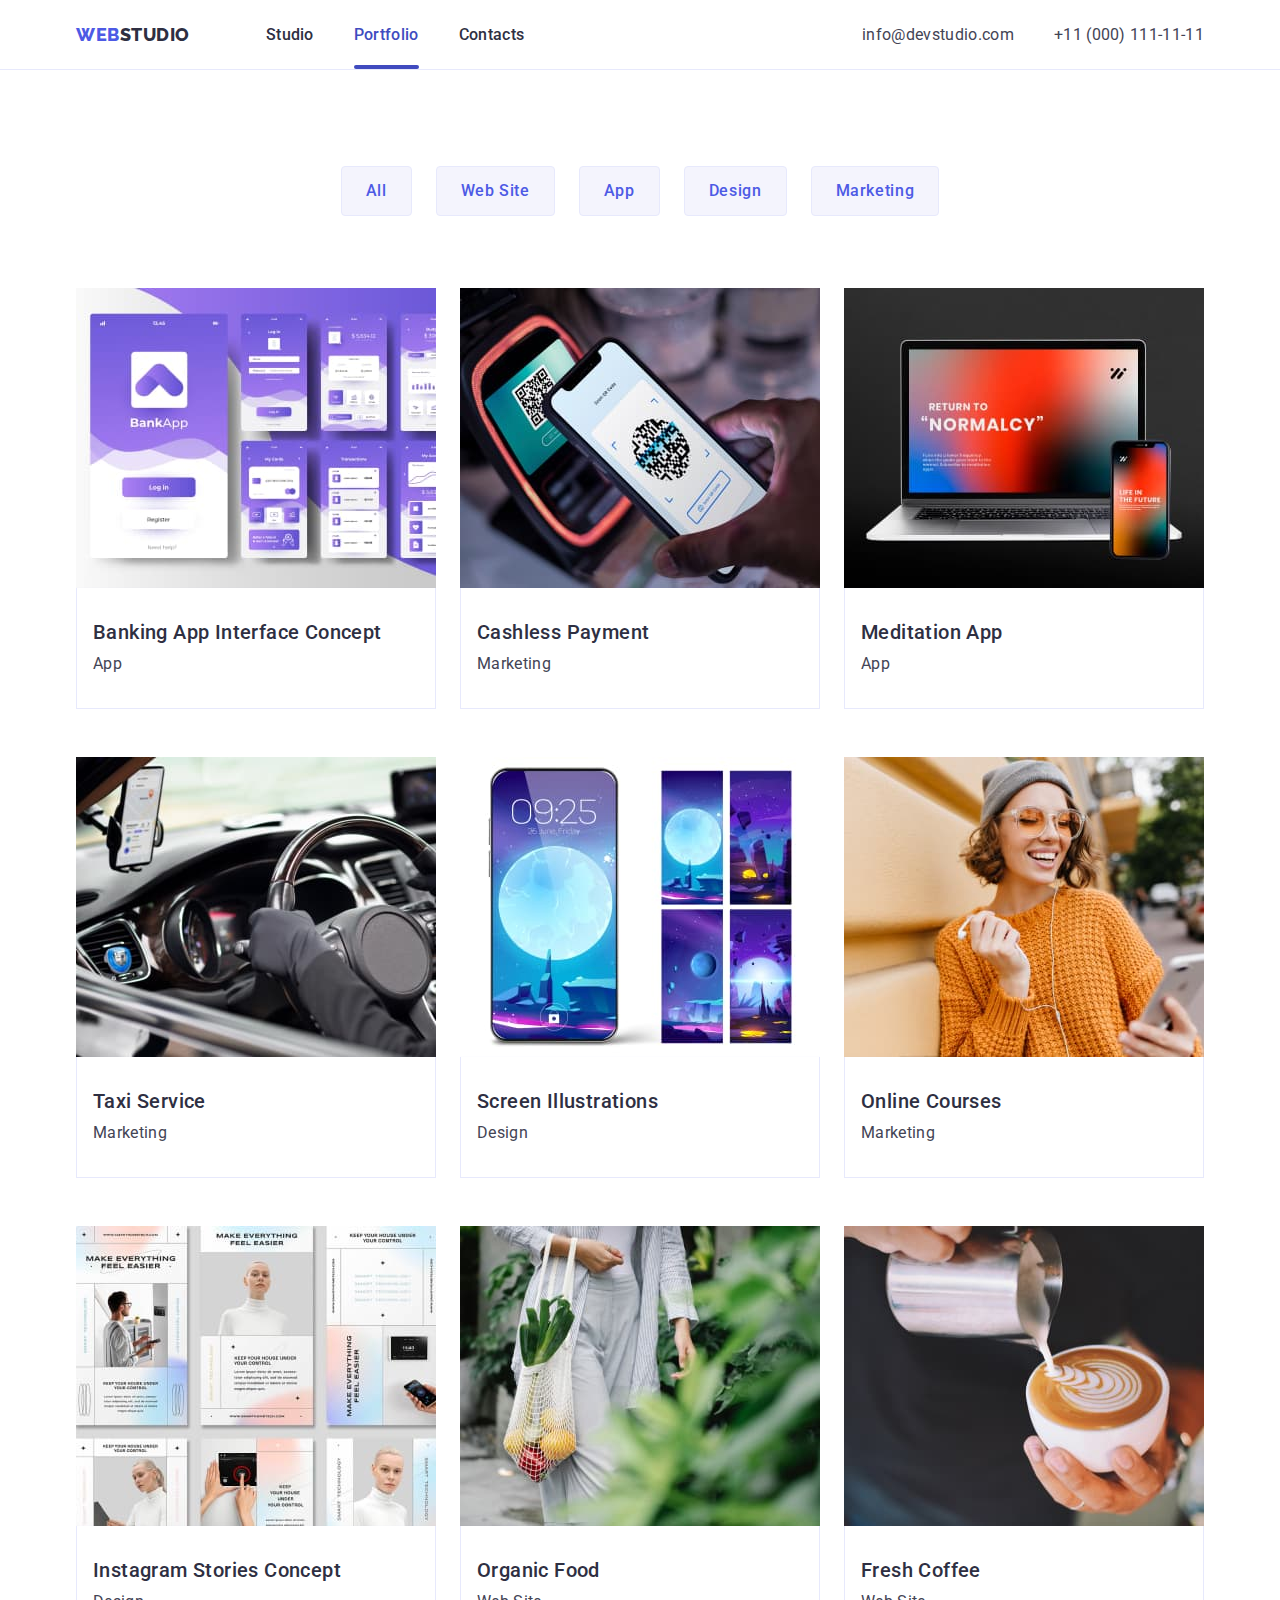
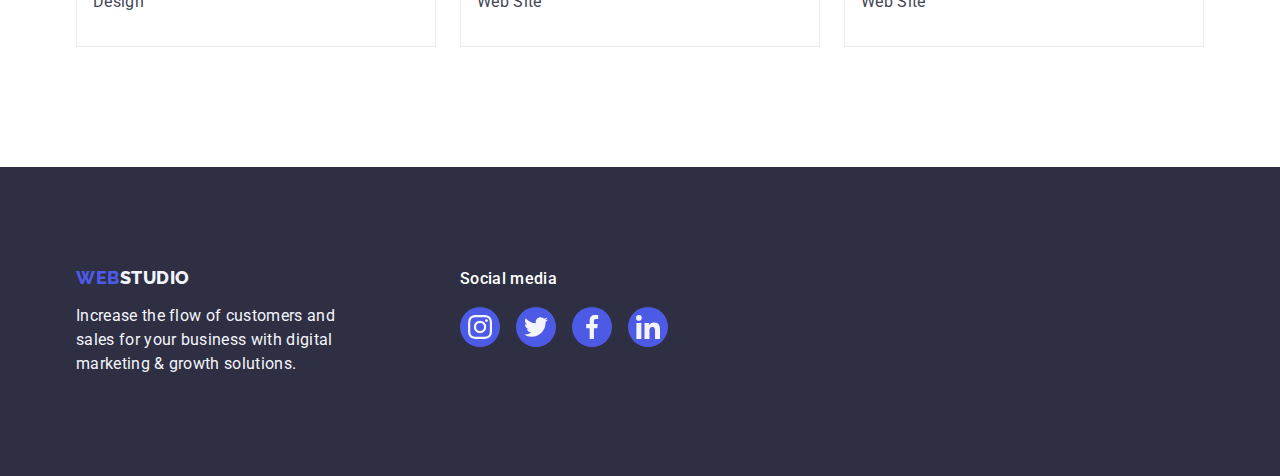
==== portfolio.html @ d54e5b0a "Initial commit" ====
<!DOCTYPE html>
<html lang="en">

<head>
    <meta charset="UTF-8">
    <meta name="viewport" content="width=device-width, initial-scale=1.0">
    <title>Portfolio page</title>
    <!--Fonts-->
    <link rel="preconnect" href="https://fonts.googleapis.com">
    <link rel="preconnect" href="https://fonts.gstatic.com" crossorigin>
    <link
        href="https://fonts.googleapis.com/css2?family=Raleway:wght@800&family=Roboto:wght@400;500;700;900&display=swap"
        rel="stylesheet">
    <!--Normalize-->
    <link rel="stylesheet" href="https://cdn.jsdelivr.net/npm/modern-normalize@2.0.0/modern-normalize.min.css">
    <!--Custom styles-->
    <link rel="stylesheet" href="./css/styles.css">
</head>

<body class="page">
    <!--Header section-->
    <header class="header">
        <div class="header-container container">
            <nav class="header-nav">
                <a class="logo nav-link link" href="./index.html">Web<span class="acent-dark">Studio</span></a>
                <ul class="header-list list">
                    <li class="header-item"><a class="header-link nav-link link" href="./index.html">Studio</a></li>
                    <li class="header-item"><a class="header-link nav-link link active"
                            href="./portfolio.html">Portfolio</a>
                    </li>
                    <li class="header-item"><a class="header-link nav-link link" href="">Contacts</a></li>
                </ul>
            </nav>
            <address class="adress">
                <ul class="adress-list list">
                    <li class="adress-item"><a class="adress-link nav-link link"
                            href="mailto:info@devstudio.com">info@devstudio.com</a>
                    </li>
                    <li class="adress-item"><a class="adress-link nav-link link" href="tel:+110001111111">+11 (000)
                            111-11-11</a></li>
                </ul>
            </address>
        </div>
    </header>

    <!--Main block-->
    <main class="main">
        <!--Filter section-->
        <section class="filter section">
            <div class="container">
                <h1 class="main-title" hidden>Studio's portfolio</h1>
                <ul class="filter-list list">
                    <li class="filter-item">
                        <button class="filter-btn" type="button">All</button>
                    </li>
                    <li class="filter-item">
                        <button class="filter-btn" type="button">Web Site</button>
                    </li>
                    <li class="filter-item">
                        <button class="filter-btn" type="button">App</button>
                    </li>
                    <li class="filter-item">
                        <button class="filter-btn" type="button">Design</button>
                    </li>
                    <li class="filter-item">
                        <button class="filter-btn" type="button">Marketing</button>
                    </li>
                </ul>
                <ul class="portfolio-img list">
                    <li class="portfolio-item">
                        <a class="link portfolio-link" href="">
                            <div class="card-wrapper">
                                <img src="./images/portfolioimg/banking.jpg" alt="Banking App Interface" width="360"
                                    height="300">
                                <p class="overlay">
                                    14 Stylish and User-Friendly App Design Concepts · Task Manager App · Calorie
                                    Tracker App · Exotic Fruit Ecommerce App ·
                                    Cloud Storage App
                                </p>
                            </div>
                            <div class="portfolio-card-content">
                                <h2 class="img-title">Banking App Interface Concept</h2>
                                <p class="img-title-desc">App</p>
                            </div>
                        </a>
                    </li>
                    <li class="portfolio-item">
                        <a class="link portfolio-link" href="">
                            <div class="card-wrapper">
                                <img src="./images/portfolioimg/payment.jpg" alt="The person pays by phone" width="360"
                                    height="300">
                                <p class="overlay">
                                    14 Stylish and User-Friendly App Design Concepts · Task Manager App · Calorie
                                    Tracker App · Exotic Fruit Ecommerce App ·
                                    Cloud Storage App
                                </p>
                            </div>
                            <div class="portfolio-card-content">
                                <h2 class="img-title">Cashless Payment</h2>
                                <p class="img-title-desc">Marketing</p>
                            </div>
                        </a>
                    </li>
                    <li class="portfolio-item">
                        <a class="link portfolio-link" href="">
                            <div class="card-wrapper">
                                <img src="./images/portfolioimg/app.jpg" alt="phone and laptop with the app open"
                                    width="360" height="300">
                                <p class="overlay">
                                    14 Stylish and User-Friendly App Design Concepts · Task Manager App · Calorie
                                    Tracker App · Exotic Fruit Ecommerce App ·
                                    Cloud Storage App
                                </p>
                            </div>
                            <div class="portfolio-card-content">
                                <h2 class="img-title">Meditation App</h2>
                                <p class="img-title-desc">App</p>
                            </div>
                        </a>
                    </li>
                    <li class="portfolio-item">
                        <a class="link portfolio-link" href="">
                            <div class="card-wrapper">
                                <img src="./images/portfolioimg/taxiservice.jpg" alt="Person driving a car" width="360"
                                    height="300">
                                <p class="overlay">
                                    14 Stylish and User-Friendly App Design Concepts · Task Manager App · Calorie
                                    Tracker App · Exotic Fruit Ecommerce App ·
                                    Cloud Storage App
                                </p>
                            </div>
                            <div class="portfolio-card-content">
                                <h2 class="img-title">Taxi Service</h2>
                                <p class="img-title-desc">Marketing</p>
                            </div>
                        </a>
                    </li>
                    <li class="portfolio-item">
                        <a class="link portfolio-link" href="">
                            <div class="card-wrapper">
                                <img src="./images/portfolioimg/screendesign.jpg" alt="Screen Illustrations" width="360"
                                    height="300">
                                <p class="overlay">
                                    14 Stylish and User-Friendly App Design Concepts · Task Manager App · Calorie
                                    Tracker App · Exotic Fruit Ecommerce App ·
                                    Cloud Storage App
                                </p>
                            </div>
                            <div class="portfolio-card-content">
                                <h2 class="img-title">Screen Illustrations</h2>
                                <p class="img-title-desc">Design</p>
                            </div>
                        </a>
                    </li>
                    <li class="portfolio-item">
                        <a class="link portfolio-link" href="">
                            <div class="card-wrapper">
                                <img src="./images/portfolioimg/courses.jpg"
                                    alt="A girl in headphones looks at the phone" width="360" height="300">
                                <p class="overlay">
                                    14 Stylish and User-Friendly App Design Concepts · Task Manager App · Calorie
                                    Tracker App · Exotic Fruit Ecommerce App ·
                                    Cloud Storage App
                                </p>
                            </div>
                            <div class="portfolio-card-content">
                                <h2 class="img-title">Online Courses</h2>
                                <p class="img-title-desc">Marketing</p>
                            </div>
                        </a>
                    </li>
                    <li class="portfolio-item">
                        <a class="link portfolio-link" href="">
                            <div class="card-wrapper">
                                <img src="./images/portfolioimg/stories.jpg"
                                    alt="The concept of how to make Instagram stories" width="360" height="300">
                                <p class="overlay">
                                    14 Stylish and User-Friendly App Design Concepts · Task Manager App · Calorie
                                    Tracker App · Exotic Fruit Ecommerce App ·
                                    Cloud Storage App
                                </p>
                            </div>
                            <div class="portfolio-card-content">
                                <h2 class="img-title">Instagram Stories Concept</h2>
                                <p class="img-title-desc">Design</p>
                            </div>
                        </a>
                    </li>
                    <li class="portfolio-item">
                        <a class="link portfolio-link" href="">
                            <div class="card-wrapper">
                                <img src="./images/portfolioimg/organicfood.jpg"
                                    alt="The girl carries a bag with fruits and vegetables" width="360" height="300">
                                <p class="overlay">
                                    14 Stylish and User-Friendly App Design Concepts · Task Manager App · Calorie
                                    Tracker App · Exotic Fruit Ecommerce App ·
                                    Cloud Storage App
                                </p>
                            </div>
                            <div class="portfolio-card-content">
                                <h2 class="img-title">Organic Food</h2>
                                <p class="img-title-desc">Web Site</p>
                            </div>
                        </a>
                    </li>
                    <li class="portfolio-item">
                        <a class="link portfolio-link" href="">
                            <div class="card-wrapper">
                                <img src="./images/portfolioimg/coffee.jpg"
                                    alt="A barista draws a pattern with milk on coffee" width="360" height="300">
                                <p class="overlay">
                                    14 Stylish and User-Friendly App Design Concepts · Task Manager App · Calorie
                                    Tracker App · Exotic Fruit Ecommerce App ·
                                    Cloud Storage App
                                </p>
                            </div>
                            <div class="portfolio-card-content">
                                <h2 class="img-title">Fresh Coffee</h2>
                                <p class="img-title-desc">Web Site</p>
                            </div>
                        </a>
                    </li>
                </ul>
            </div>
        </section>
    </main>

    <!--Footer section-->
    <footer class="footer">
        <div class="footer-container container">
            <div class="logo-container">
                <a class="logo footer-logo link" href="./index.html">Web<span class="acent-light">Studio</span></a>
                <p class="footer-text">Increase the flow of customers and sales for your business with digital marketing
                    &
                    growth solutions.</p>
            </div>
            <div class="social-media">
                <p class="container-text">Social media</p>
                <ul class="footer-list list">
                    <li class="footer-link-item">
                        <a class="footer-link-icon" href="" aria-label="logo Instagram">
                            <svg class="footer-icon" width="24" height="24">
                                <use href="./images/icons.svg#instagram"></use>
                            </svg>
                        </a>
                    </li>
                    <li class="footer-link-item">
                        <a class="footer-link-icon" href="" aria-label="logo Twitter">
                            <svg class="footer-icon" width="24" height="24">
                                <use href="./images/icons.svg#twitter"></use>
                            </svg>
                        </a>
                    </li>
                    <li class="footer-link-item">
                        <a class="footer-link-icon" href="" aria-label="logo Facebook">
                            <svg class="footer-icon" width="24" height="24">
                                <use href="./images/icons.svg#facebook"></use>
                            </svg>
                        </a>
                    </li>
                    <li class="footer-link-item">
                        <a class="footer-link-icon" href="" aria-label="logo Linkedin">
                            <svg class="footer-icon" width="24" height="24">
                                <use href="./images/icons.svg#linkedin"></use>
                            </svg>
                        </a>
                    </li>
                </ul>
            </div>
        </div>
    </footer>


</body>

</html>
---- css/styles.css ----
:root {
  --main-dark-cl: #434455;
  --main-white-cl: #ffffff;
  --dark-title-cl: #2e2f42;
  --white-bg-cl: #f4f4fd;
  --acent-cl: #4d5ae5;
  --link-cl: #9747ff;
  --btn-cl: #404bbf;
  --border-cl: #e7e9fc;
  --icon-border-cl: #8e8f99;
  --success-cl: #31d0aa;
  --modal-cl: #fcfcfc;
}

/**Common styles*/
body {
  font-family: Roboto, sans-serif;
  color: var(--main-dark-cl);
  background-color: var(--main-white-cl);
}

/**Reset*/

h1,
h2,
h3,
h4,
h5,
h6,
p {
  margin: 0;
}
button {
  font-family: inherit;
  cursor: pointer;
}
img {
  display: block;
  max-width: 100%;
  height: auto;
}

.list {
  list-style: none;
  margin: 0;
  padding: 0;
}
.link {
  text-decoration: none;
}
/**Base styles*/
.section {
}
.container {
  width: 1158px;
  margin-left: auto;
  margin-right: auto;
  padding-left: 15px;
  padding-right: 15px;
}

/**Header styles*/
.header {
  border-bottom: 1px solid var(--border-cl);
  background-color: var(--main-white-cl);
  box-shadow: 0px 1px 6px 0px rgba(46, 47, 66, 0.08),
    0px 1px 1px 0px rgba(46, 47, 66, 0.16),
    0px 2px 1px 0px rgba(46, 47, 66, 0.08);
}
.header-container {
  display: flex;
  align-items: center;
  justify-content: space-between;
}
.header-nav {
  display: flex;
  align-items: center;
  font-weight: 500;
  font-size: 16px;
  line-height: 24px;
  letter-spacing: 0.02em;
  color: var(--dark-title-cl);
}
.nav-link {
  padding: 24px 0;
}
.logo {
  margin-right: 76px;
  font-family: Raleway, sans-serif;
  font-weight: 800;
  font-size: 18px;
  line-height: 1.17;
  letter-spacing: 0.03em;
  text-transform: uppercase;
  color: var(--acent-cl);
}
.header-logo {
}
.acent-dark {
  color: var(--dark-title-cl);
}
.acent-light {
  color: var(--white-bg-cl);
}
.header-list {
  display: flex;
  gap: 40px;
}
.header-item {
}

.header-link {
  position: relative;
  font-weight: 500;
  font-size: 16px;
  line-height: 1.5;
  letter-spacing: 0.02em;
  color: var(--dark-title-cl);
  transition: color 250ms cubic-bezier(0.4, 0, 0.2, 1);
}
.header-link.active {
  color: var(--btn-cl);
}
.header-link:hover,
.header-link:focus {
  color: var(--btn-cl);
}
.header-link.active::after {
  content: "";
  display: block;
  position: absolute;
  bottom: -1px;
  left: 0;
  width: 100%;
  height: 4px;
  border-radius: 2px;
  background-color: var(--btn-cl);
}
.adress {
  font-style: normal;
}
.adress-list {
  display: flex;
  gap: 40px;
}

.adress-item {
}
.adress-link {
  font-size: 16px;
  line-height: 1.5;
  letter-spacing: 0.02em;
  color: var(--main-dark-cl);
  transition: color 250ms cubic-bezier(0.4, 0, 0.2, 1);
}
.adress-link:hover,
.adress-link:focus {
  color: var(--btn-cl);
}
/**Hero styles*/
.hero {
  padding-top: 188px;
  padding-bottom: 188px;
  background-color: var(--dark-title-cl);
  background-image: url(../images/hero/people-office.jpg);
  background-image: linear-gradient(
      rgba(46, 47, 66, 0.7),
      rgba(46, 47, 66, 0.7)
    ),
    url(../images/hero/people-office.jpg);
  background-repeat: no-repeat;
  background-position: center;
  background-size: cover;
  max-width: 1440px;
  margin: 0 auto;
}

.hero-title {
  font-weight: 700;
  font-size: 56px;
  line-height: 1.07;
  letter-spacing: 0.02em;
  text-align: center;
  color: var(--main-white-cl);
  max-width: 496px;
  margin: 0 auto;
  margin-bottom: 48px;
}
.hero-btn {
  font-weight: 500;
  font-size: 16px;
  line-height: 1.5;
  letter-spacing: 0.04em;
  text-align: center;
  color: var(--main-white-cl);
  background-color: var(--acent-cl);
  cursor: pointer;
  min-width: 169px;
  height: 56px;
  padding: 16px 32px;
  border-radius: 4px;
  border: 0;
  display: block;
  margin: 0 auto;
  transition: background-color 250ms cubic-bezier(0.4, 0, 0.2, 1);
}
.hero-btn:hover,
.hero-btn:focus {
  background-color: var(--btn-cl);
}
/**Features styles*/
.features {
  padding-top: 120px;
  padding-bottom: 120px;
}
.feature-title {
  visibility: hidden;
  position: absolute;
  width: 1px;
  height: 1px;
  margin: -1px;
  border: 0;
  padding: 0;

  white-space: nowrap;
  clip-path: inset(100%);
  clip: rect(0 0 0 0);
  overflow: hidden;
}

.feature-list {
  display: flex;
  flex-wrap: wrap;
  gap: 24px;
}
.icon-conteiner {
  display: flex;
  justify-content: center;
  align-items: center;
  height: 112px;
  background-color: var(--white-bg-cl);
  border-radius: 4px;
  padding-top: 24px;
  padding-bottom: 24px;
  margin-bottom: 8px;
}

.icon {
}
.feature-item {
  width: calc((100% - 72px) / 4);
}
.feature-subtitle {
  margin-bottom: 8px;
  font-weight: 500;
  font-size: 20px;
  line-height: 1.2;
  letter-spacing: 0.02em;
  color: var(--dark-title-cl);
}
.text {
  font-size: 16px;
  line-height: 1.5;
  letter-spacing: 0.02em;
}
/**Production styles*/
.production {
  padding-bottom: 120px;
  background-color: var(--main-white-cl);
}
.production-title {
  font-weight: 700;
  font-size: 36px;
  line-height: 1.11;
  text-align: center;
  letter-spacing: 0.02em;
  text-transform: capitalize;
  color: var(--dark-title-cl);
  margin-bottom: 72px;
}
.production-list {
  display: flex;
  flex-wrap: wrap;
  gap: 24px;
}
.production-item {
  width: calc((100% - 48px) / 3);
}
.production-img {
}
/**Team styles*/
.team {
  padding: 120px 0;
  background-color: var(--white-bg-cl);
}
.team-title {
  font-weight: 700;
  font-size: 36px;
  line-height: 1.11;
  text-align: center;
  letter-spacing: 0.02em;
  text-transform: capitalize;
  color: var(--dark-title-cl);
  margin-bottom: 72px;
}
.team-list {
  display: flex;
  flex-wrap: wrap;
  gap: 24px;
}
.team-item {
  width: calc((100% - 72px) / 4);
  background-color: var(--main-white-cl);
  border-radius: 0px 0px 4px 4px;
  box-shadow: 0px 2px 1px 0px rgba(46, 47, 66, 0.08),
    0px 1px 1px 0px rgba(46, 47, 66, 0.16),
    0px 1px 6px 0px rgba(46, 47, 66, 0.08);
}
.team-card {
}
.card-content {
  padding: 32px 0;
}
.team-subtitle {
  font-weight: 500;
  font-size: 20px;
  line-height: 1.2;
  letter-spacing: 0.02em;
  color: var(--dark-title-cl);
  text-align: center;
  margin-bottom: 8px;
}
.team-desc {
  font-size: 16px;
  line-height: 24px;
  text-align: center;
  letter-spacing: 0.02em;
  margin-bottom: 8px;
}
/**Icon styles*/

.social-link {
  display: flex;
  justify-content: center;
  gap: 24px;
}

.social-link-item {
}
.social-link-icon {
  display: flex;
  justify-content: center;
  align-items: center;
  width: 40px;
  height: 40px;
  border-radius: 50%;
  background-color: var(--acent-cl);
  transition: background-color 250ms cubic-bezier(0.4, 0, 0.2, 1);
}
.social-link-icon:hover,
.social-link-icon:focus {
  background-color: var(--btn-cl);
}
.link-icon {
  fill: var(--white-bg-cl);
}
/**Footer styles*/
.footer {
  padding-top: 100px;
  padding-bottom: 100px;
  background-color: var(--dark-title-cl);
}
.footer-container {
  display: flex;
  align-items: baseline;
}
.logo-container {
  margin-right: 120px;
}
.footer-logo {
  display: inline-block;
  margin-bottom: 16px;
}
.footer-text {
  display: flex;
  font-size: 16px;
  line-height: 1.5;
  letter-spacing: 0.02em;
  color: var(--white-bg-cl);
  max-width: 264px;
}

.social-media {
}
.container-text {
  font-size: 16px;
  font-weight: 500;
  line-height: 24px;
  letter-spacing: 0.32px;
  color: var(--main-white-cl);
  margin-bottom: 16px;
}
.footer-list {
  display: flex;
  justify-content: center;
  gap: 16px;
}
.footer-link-item {
}
.footer-link-icon {
  display: flex;
  justify-content: center;
  align-items: center;
  width: 40px;
  height: 40px;
  border-radius: 50%;
  background-color: var(--acent-cl);
  transition: background-color 250ms cubic-bezier(0.4, 0, 0.2, 1);
}
.footer-link-icon:hover,
.footer-link-icon:focus {
  background-color: var(--success-cl);
}
.footer-icon {
  fill: var(--white-bg-cl);
}
/**Portfolio*/
.main {
  background-color: var(--main-white-cl);
}
.main-title {
  visibility: hidden;
  position: absolute;
  width: 1px;
  height: 1px;
  margin: -1px;
  border: 0;
  padding: 0;

  white-space: nowrap;
  clip-path: inset(100%);
  clip: rect(0 0 0 0);
  overflow: hidden;
}
.filter {
  padding-top: 96px;
  padding-bottom: 120px;
}
.filter-list {
  display: flex;
  gap: 24px;
  justify-content: center;
  margin-bottom: 72px;
}

.filter-item {
}

.filter-btn {
  font-family: inherit;
  font-weight: 500;
  font-size: 16px;
  text-align: center;
  line-height: 1.5;
  letter-spacing: 0.04em;
  color: var(--acent-cl);
  background-color: var(--white-bg-cl);
  cursor: pointer;
  padding: 12px 24px;
  border: 1px solid var(--border-cl);
  border-radius: 4px;
  transition: color 250ms cubic-bezier(0.4, 0, 0.2, 1),
    background-color 250ms cubic-bezier(0.4, 0, 0.2, 1),
    border-color 250ms cubic-bezier(0.4, 0, 0.2, 1),
    box-shadow 250ms cubic-bezier(0.4, 0, 0.2, 1);
}
.filter-btn:hover,
.filter-btn:focus {
  color: var(--main-white-cl);
  background-color: var(--btn-cl);
  border-color: 1px solid transparent;
  box-shadow: 0px 2px 2px 0px rgba(0, 0, 0, 0.12),
    0px 2px 1px 0px rgba(0, 0, 0, 0.08), 0px 3px 1px 0px rgba(0, 0, 0, 0.1);
}

.portfolio-img {
  display: flex;
  flex-wrap: wrap;
  gap: 24px;
  row-gap: 48px;
}

.portfolio-item {
  width: calc((100% - 48px) / 3);
}
.portfolio-link {
  display: block;
  transition: box-shadow 250ms cubic-bezier(0.4, 0, 0.2, 1);
}

.portfolio-link:hover {
  box-shadow: 0px 2px 1px 0px rgba(46, 47, 66, 0.08),
    0px 1px 1px 0px rgba(46, 47, 66, 0.16),
    0px 1px 6px 0px rgba(46, 47, 66, 0.08);
}
.portfolio-card-content {
  padding: 32px 16px;
  border: 1px solid #e7e9fc;
  border-top: none;
}

.img-title {
  font-weight: 500;
  font-size: 20px;
  line-height: 1.2;
  letter-spacing: 0.02em;
  color: var(--dark-title-cl);
  margin-bottom: 8px;
}
.img-title-desc {
  font-size: 16px;
  line-height: 1.5;
  letter-spacing: 0.02em;
  color: var(--main-dark-cl);
}
/**Overlay*/

.card-wrapper {
  position: relative;
  overflow: hidden;
}
.overlay {
  position: absolute;
  top: 0;
  left: 0;
  width: 100%;
  height: 100%;
  padding: 40px 32px;
  color: var(--white-bg-cl);
  font-size: 16px;
  font-weight: 400;
  line-height: 24px;
  letter-spacing: 0.32px;
  background-color: var(--acent-cl);
  transform: translateY(100%);
  transition: transform 250ms cubic-bezier(0.4, 0, 0.2, 1);
}

.portfolio-item:hover .overlay,
.portfolio-item:focus .overlay {
  transform: translateY(0);
}

/** Customers*/

.customers {
  padding-top: 120px;
  padding-bottom: 120px;
}
.customers-title {
  font-size: 36px;
  font-weight: 700;
  text-align: center;
  line-height: 1.11;
  letter-spacing: 0.72px;
  text-transform: capitalize;
  color: var(--dark-title-cl);

  margin-bottom: 72px;
}
.customers-list {
  display: flex;
  justify-content: center;
  gap: 24px;
}

.customers-item {
  width: 168px;
  height: 88px;
}
.customers-link {
  display: flex;
  justify-content: center;
  align-items: center;
  width: 100%;
  height: 100%;
  color: var(--icon-border-cl);
  border: 1px solid var(--icon-border-cl);
  border-radius: 4px;
  transition: border-color 250ms cubic-bezier(0.4, 0, 0.2, 1),
    color 250ms cubic-bezier(0.4, 0, 0.2, 1);
}
.customers-icon {
  fill: currentColor;
}

.customers-link:hover,
.customers-link:focus {
  border-color: var(--btn-cl);
}
.customers-link:hover,
.customers-link:focus {
  color: var(--btn-cl);
}
/**Modal*/

.backdrop {
  position: fixed;
  top: 0;
  left: 0;
  width: 100%;
  height: 100%;
  background-color: rgb(46, 47, 66, 0.4);
  transition: opacity 250ms cubic-bezier(0.4, 0, 0.2, 1),
    visibility 250ms cubic-bezier(0.4, 0, 0.2, 1);
}

.backdrop.is-hidden {
  opacity: 0;
  pointer-events: none;
  visibility: hidden;
}

.modal {
  position: absolute;
  top: 50%;
  left: 50%;

  width: 408px;
  min-height: 584px;

  transform: translateX(-50%) translateY(-50%);

  border-radius: 4px;
  background-color: var(--modal-cl);
  box-shadow: 0px 1px 1px rgba(0, 0, 0, 0.14), 0px 1px 3px rgba(0, 0, 0, 0.12),
    0px 2px 1px rgba(0, 0, 0, 0.2);
  transition: transform 250ms cubic-bezier(0.4, 0, 0.2, 1);
}
.modal-btn {
  position: absolute;
  top: 24px;
  right: 24px;
  width: 24px;
  height: 24px;
  display: flex;
  justify-content: center;
  align-items: center;

  border: 1px solid rgba(0, 0, 0, 0.1);
  border-radius: 50%;
  background-color: var(--border-cl);
  padding: 0;

  transition: background-color 250ms cubic-bezier(0.4, 0, 0.2, 1),
    border 250ms cubic-bezier(0.4, 0, 0.2, 1);
}
.modal-btn:hover,
.modal-btn:focus {
  background-color: var(--btn-cl);
}
.modal-btn:hover,
.modal-btn:focus {
  border: none;
}
.modal-icon {
  fill: var(--dark-title-cl);
  transition: fill 250ms cubic-bezier(0.4, 0, 0.2, 1);
}

.modal-btn:hover .modal-icon,
.modal-btn:focus .modal-icon {
  fill: var(--main-white-cl);
}
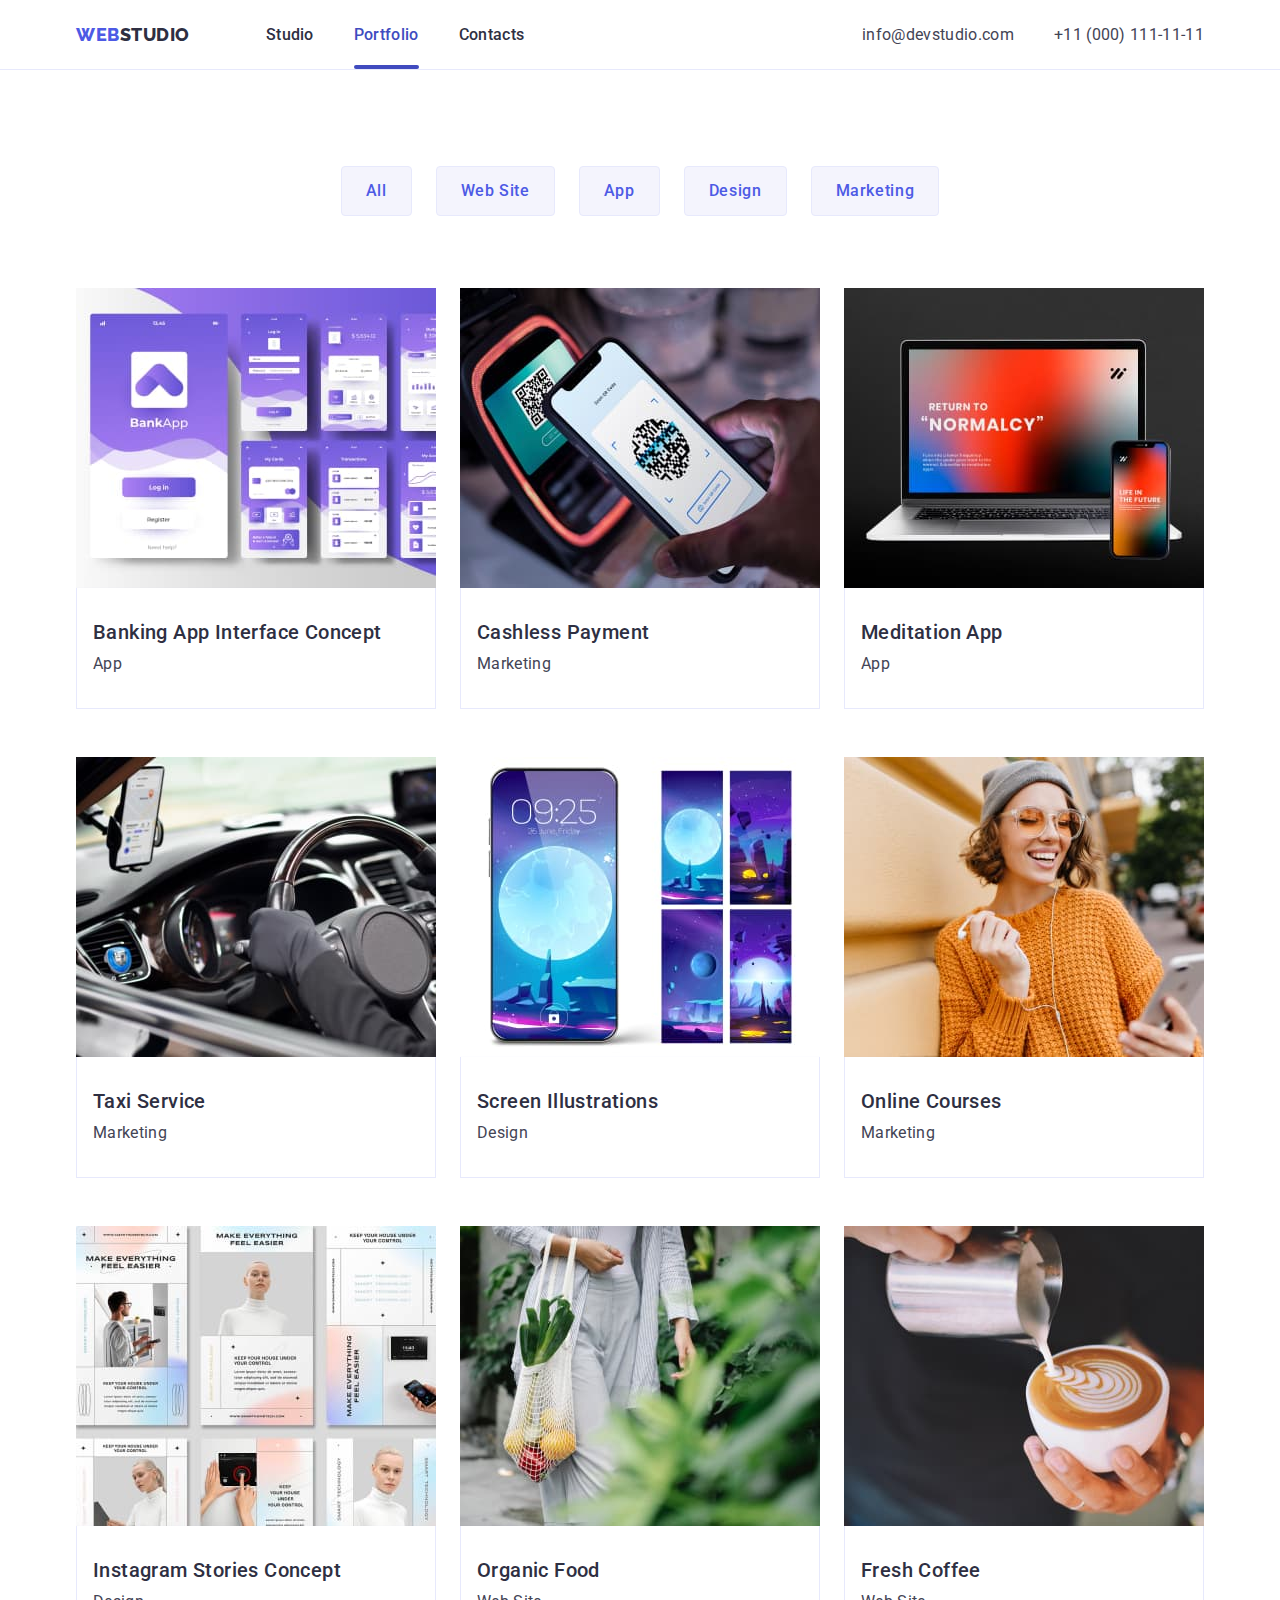
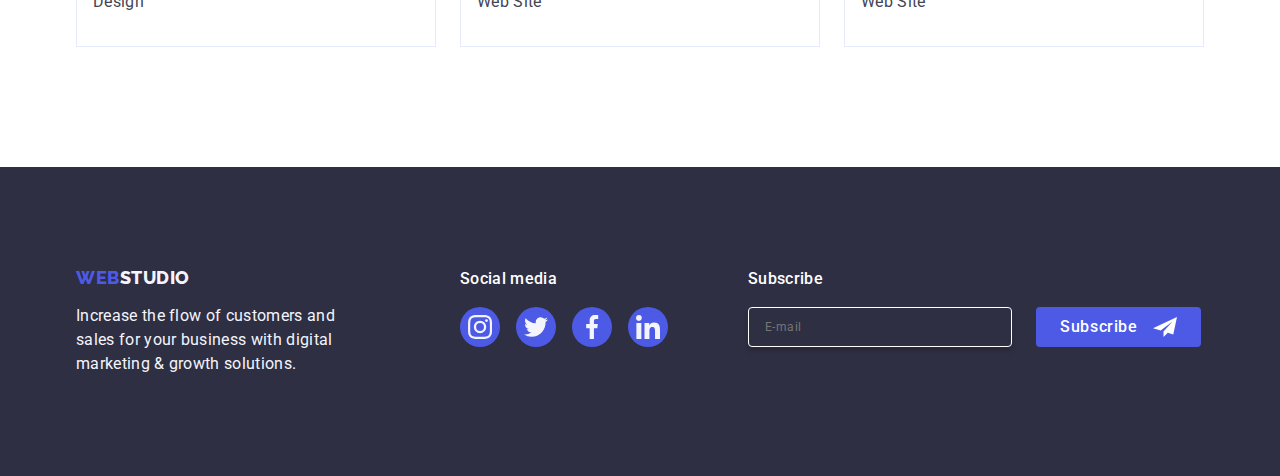
==== commit 0316acd2: "hw-5d" ====
--- a/portfolio.html
+++ b/portfolio.html
@@ -267,10 +267,25 @@
                     </li>
                 </ul>
             </div>
+
+            <div class="subscribe-container">
+                <p class="form-desc">Subscribe</p>
+                <form class="subscribe-form" name="subscribe-form">
+                    <label class="subscribe-form-label">
+                        <input class="subscribe-form-input" type="email" name="subscribe-form-email"
+                            placeholder="E-mail" />
+                    </label>
+                    <div class="subscribe-btn-container">
+                        <button class="subscribe-form-btn" type="submit">Subscribe</button>
+                        <svg class="subscribe-form-icon" width="24" height="24">
+                            <use href="./images/icons.svg#frame"></use>
+                        </svg>
+                    </div>
+                </form>
+            </div>
+
         </div>
     </footer>
-
-
 </body>
 
 </html>--- a/css/styles.css
+++ b/css/styles.css
@@ -391,6 +391,7 @@
 }
 
 .social-media {
+  margin-right: 80px;
 }
 .container-text {
   font-size: 16px;
@@ -628,7 +629,7 @@
 
   width: 408px;
   min-height: 584px;
-
+  padding: 24px;
   transform: translateX(-50%) translateY(-50%);
 
   border-radius: 4px;
@@ -672,3 +673,236 @@
 .modal-btn:focus .modal-icon {
   fill: var(--main-white-cl);
 }
+
+/**Form styles*/
+.modal-caption {
+  display: flex;
+  width: 360px;
+
+  margin-bottom: 16px;
+  padding-top: 72px;
+  text-align: center;
+  font-size: 16px;
+  font-weight: 500;
+  color: var(--dark-title-cl);
+  line-height: 24px;
+  letter-spacing: 0.32px;
+}
+.modal-form {
+}
+.modal-form-field {
+  position: relative;
+  display: block;
+  margin-bottom: 18px;
+}
+.modal-form-label {
+  display: block;
+
+  margin-bottom: 4px;
+  color: var(--icon-border-cl);
+
+  font-size: 12px;
+  font-weight: 400;
+  line-height: 14px;
+  letter-spacing: 0.48px;
+}
+.modal-form-input {
+  width: 100%;
+  height: 40px;
+  padding: 11px 38px;
+  font-size: 18px;
+  outline: transparent;
+  border: 1px solid rgba(46, 47, 66, 0.4);
+  border-radius: 4px;
+  transition: border-color 250ms cubic-bezier(0.4, 0, 0.2, 1);
+}
+
+.modal-form-input:focus {
+  border-color: var(--acent-cl);
+}
+.modal-form-icon {
+  position: absolute;
+  bottom: 11px;
+  left: 16px;
+  fill: var(--dark-title-cl);
+  transition: fill 250ms cubic-bezier(0.4, 0, 0.2, 1);
+}
+.modal-form-input:focus + .modal-form-icon {
+  fill: var(--acent-cl);
+}
+.modal-form-comment {
+  width: 100%;
+  height: 120px;
+  outline: transparent;
+  border: 1px solid rgba(46, 47, 66, 0.4);
+  border-radius: 4px;
+  resize: none;
+  padding: 8px 16px;
+  transition: border-color 250ms cubic-bezier(0.4, 0, 0.2, 1);
+}
+.modal-form-comment:focus {
+  border-color: var(--acent-cl);
+}
+.modal-form-comment::placeholder {
+  color: var(--icon-border-cl);
+  font-size: 12px;
+  letter-spacing: 0.48px;
+}
+
+.modal-form-agreement {
+  display: flex;
+  align-items: center;
+  gap: 8px;
+  margin-bottom: 24px;
+}
+
+.visually-hidden {
+  position: absolute;
+  white-space: nowrap;
+  width: 1px;
+  height: 1px;
+  overflow: hidden;
+  border: 0;
+  padding: 0;
+  clip: rect(0 0 0 0);
+  clip-path: inset(50%);
+  margin: -1px;
+}
+.modal-form-custom-checkbox {
+  display: flex;
+  align-items: center;
+  justify-content: center;
+
+  width: 16px;
+  height: 16px;
+
+  border-radius: 2px;
+  border: 1px solid rgba(46, 47, 66, 0.4);
+
+  transition: border-color 250ms cubic-bezier(0.4, 0, 0.2, 1),
+    background-color 250ms cubic-bezier(0.4, 0, 0.2, 1);
+}
+
+.modal-form-checkbox:checked + .modal-form-custom-checkbox {
+  border-color: var(--btn-cl);
+  background-color: var(--btn-cl);
+}
+.modal-form-checkbox-icon {
+  opacity: 0;
+  transition: opacity 250ms cubic-bezier(0.4, 0, 0.2, 1);
+}
+
+.modal-form-checkbox:checked
+  + .modal-form-custom-checkbox
+  > .modal-form-checkbox-icon {
+  opacity: 1;
+}
+
+.modal-form-agreement-desc {
+  display: flex;
+  user-select: none;
+  color: var(--icon-border-cl);
+  font-size: 12px;
+  font-weight: 400;
+  line-height: 14px;
+  letter-spacing: 0.48px;
+}
+.modal-form-link {
+  color: var(--acent-cl);
+  text-decoration: underline;
+}
+
+.form-button {
+}
+.form-btn {
+  display: block;
+  align-items: center;
+  justify-content: center;
+  text-align: center;
+  min-width: 169px;
+
+  padding: 16px 32px;
+  margin: 0 auto;
+  gap: 10px;
+
+  color: var(--main-white-cl);
+
+  border: none;
+  border-radius: 4px;
+  font-family: inherit;
+  font-size: 16px;
+  font-weight: 500;
+  line-height: 24px;
+  letter-spacing: 0.64px;
+  background-color: var(--acent-cl);
+  box-shadow: 0px 4px 4px 0px rgba(0, 0, 0, 0.15);
+  transition: background-color 250ms cubic-bezier(0.4, 0, 0.2, 1);
+}
+.form-btn:focus {
+  background-color: var(--btn-cl);
+}
+/**Subscribe styles*/
+.subscribe-container {
+}
+.form-desc {
+  color: var(--main-white-cl);
+
+  font-size: 16px;
+  font-weight: 500;
+  line-height: 24px;
+  letter-spacing: 0.32px;
+  margin-bottom: 16px;
+}
+.subscribe-form {
+  display: flex;
+  align-items: center;
+  justify-content: center;
+  gap: 24px;
+}
+.subscribe-form-label {
+  display: block;
+  color: var(--main-white-cl);
+}
+.subscribe-form-input {
+  min-width: 264px;
+  height: 40px;
+  color: var(--main-white-cl);
+  font-size: 12px;
+  font-weight: 400;
+  line-height: 24px;
+  letter-spacing: 0.48px;
+  padding: 8px 16px;
+  background-color: transparent;
+  border-radius: 4px;
+  border: 1px solid var(--main-white-cl);
+  box-shadow: 0px 4px 4px 0px rgba(0, 0, 0, 0.15);
+}
+.subscribe-btn-container {
+  display: inline-flex;
+  align-items: center;
+}
+.subscribe-form-btn {
+  position: absolute;
+  min-width: 165px;
+  height: 40px;
+
+  display: inline-flex;
+  align-items: center;
+
+  gap: 16px;
+  padding: 8px 24px;
+  color: var(--main-white-cl);
+  text-align: center;
+  font-size: 16px;
+  font-weight: 500;
+  line-height: 24px;
+  letter-spacing: 0.64px;
+  border: none;
+  border-radius: 4px;
+  background: var(--acent-cl);
+}
+.subscribe-form-icon {
+  position: relative;
+  fill: var(--main-white-cl);
+  left: 117px;
+}
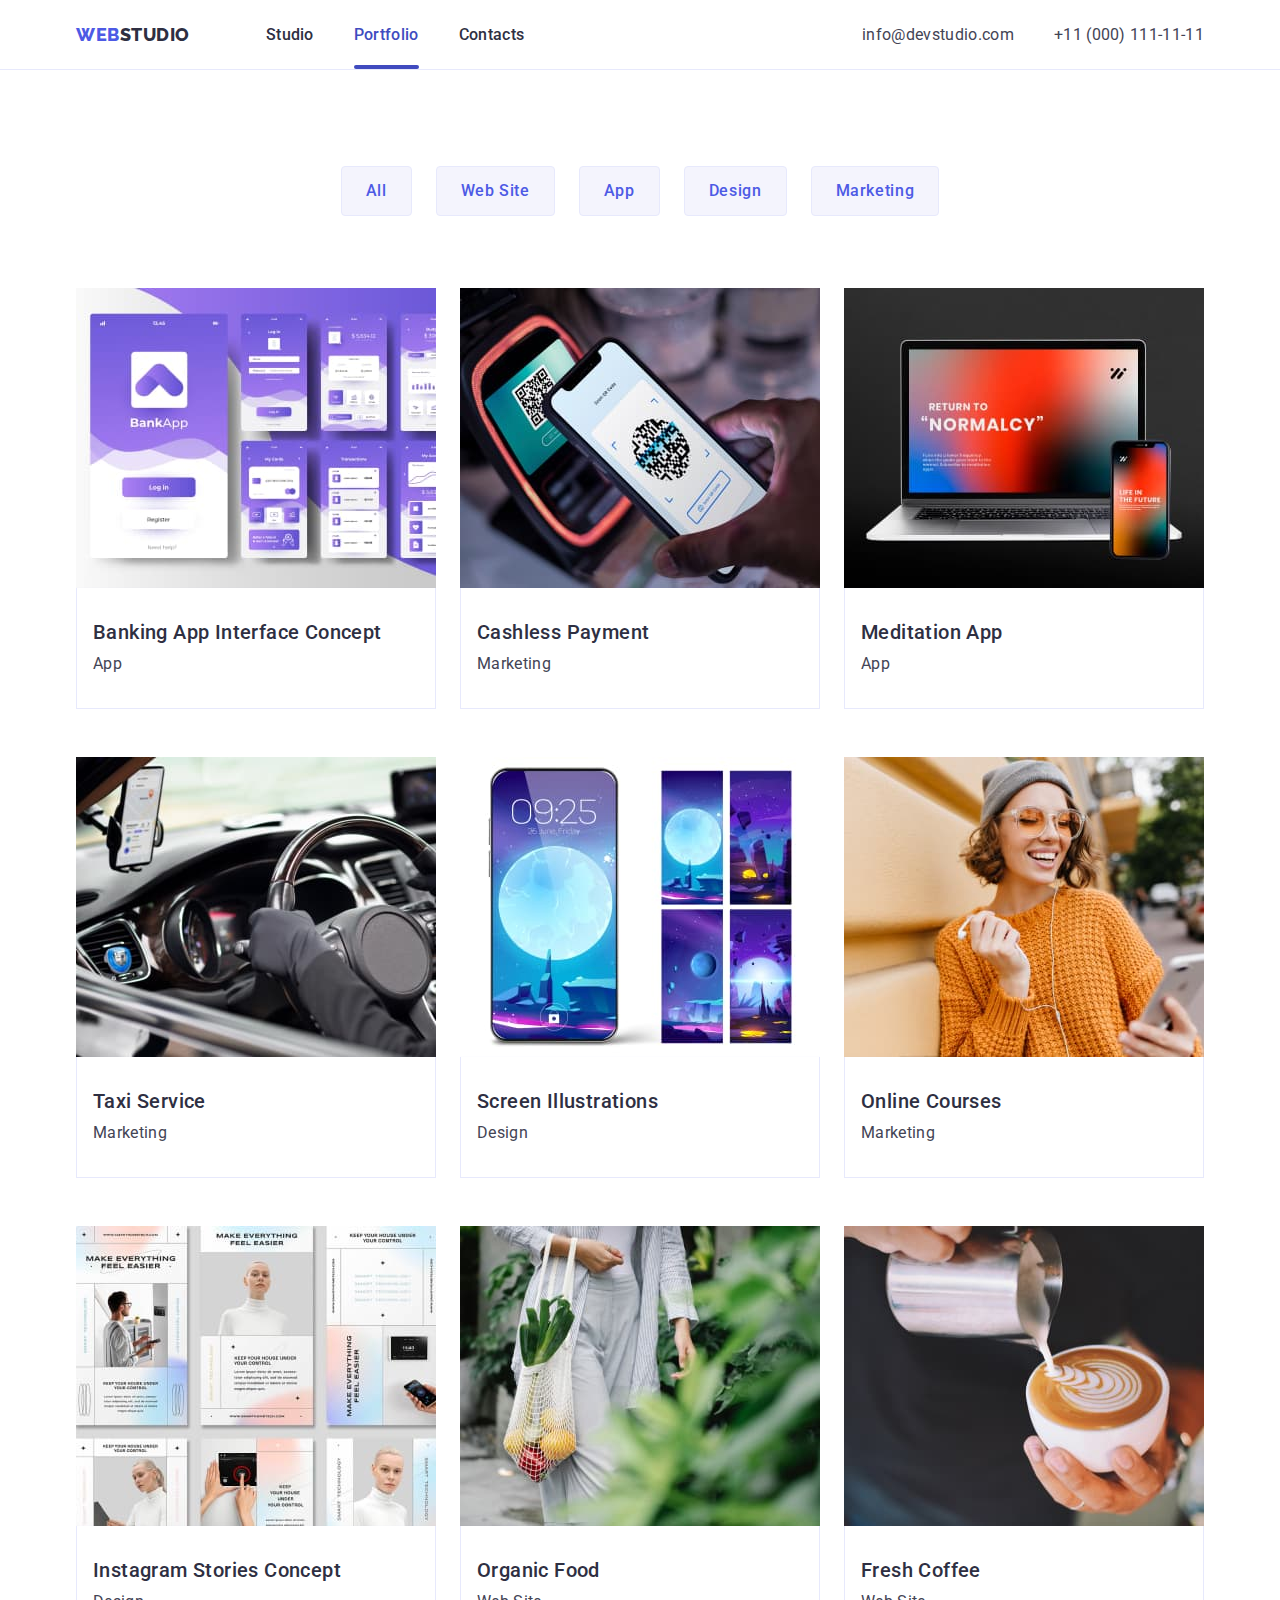
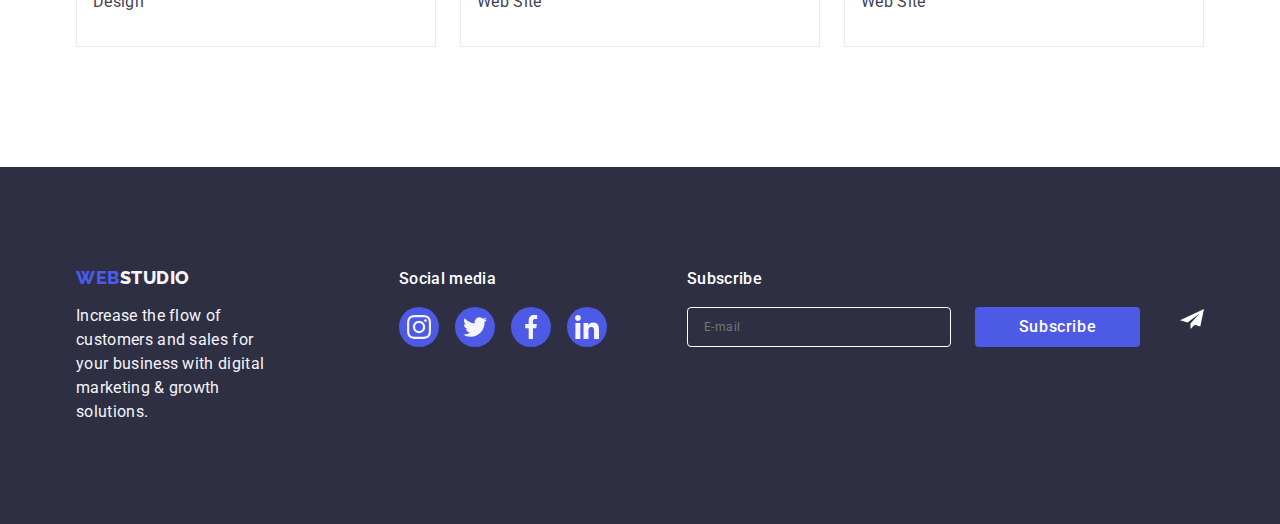
==== commit 3765c9da: "hw-5chn" ====
--- a/portfolio.html
+++ b/portfolio.html
@@ -270,17 +270,16 @@
 
             <div class="subscribe-container">
                 <p class="form-desc">Subscribe</p>
-                <form class="subscribe-form" name="subscribe-form">
+                <div class="subscribe-form" name="subscribe-form">
                     <label class="subscribe-form-label">
                         <input class="subscribe-form-input" type="email" name="subscribe-form-email"
                             placeholder="E-mail" />
                     </label>
-                    <div class="subscribe-btn-container">
-                        <button class="subscribe-form-btn" type="submit">Subscribe</button>
-                        <svg class="subscribe-form-icon" width="24" height="24">
-                            <use href="./images/icons.svg#frame"></use>
-                        </svg>
-                    </div>
+                    <button class="subscribe-form-btn" type="submit">Subscribe</button>
+                    <svg class="subscribe-form-icon" width="24" height="24">
+                        <use href="./images/icons.svg#frame"></use>
+                    </svg>
+                </div>
                 </form>
             </div>
 
--- a/css/styles.css
+++ b/css/styles.css
@@ -623,6 +623,7 @@
 }
 
 .modal {
+  padding: 72px 24px 24px 24px;
   position: absolute;
   top: 50%;
   left: 50%;
@@ -690,6 +691,9 @@
 }
 .modal-form {
 }
+.modal-form-container {
+  margin-bottom: 8px;
+}
 .modal-form-field {
   position: relative;
   display: block;
@@ -705,6 +709,9 @@
   font-weight: 400;
   line-height: 14px;
   letter-spacing: 0.48px;
+}
+
+.icon-form-container {
 }
 .modal-form-input {
   width: 100%;
@@ -855,8 +862,6 @@
 }
 .subscribe-form {
   display: flex;
-  align-items: center;
-  justify-content: center;
   gap: 24px;
 }
 .subscribe-form-label {
@@ -869,40 +874,35 @@
   color: var(--main-white-cl);
   font-size: 12px;
   font-weight: 400;
-  line-height: 24px;
+  line-height: 1.5;
   letter-spacing: 0.48px;
   padding: 8px 16px;
   background-color: transparent;
   border-radius: 4px;
   border: 1px solid var(--main-white-cl);
-  box-shadow: 0px 4px 4px 0px rgba(0, 0, 0, 0.15);
-}
-.subscribe-btn-container {
-  display: inline-flex;
-  align-items: center;
-}
+  filter: box-shadow(0px 4px 4px 0px rgba(0, 0, 0, 0.15));
+}
+
 .subscribe-form-btn {
-  position: absolute;
   min-width: 165px;
   height: 40px;
 
-  display: inline-flex;
-  align-items: center;
-
-  gap: 16px;
-  padding: 8px 24px;
+  display: flex;
+  justify-content: center;
+  align-items: center;
+
   color: var(--main-white-cl);
-  text-align: center;
-  font-size: 16px;
-  font-weight: 500;
-  line-height: 24px;
+  font-family: inherit;
+  font-size: 16px;
+  font-weight: 500;
+  line-height: 1.5;
   letter-spacing: 0.64px;
+
   border: none;
   border-radius: 4px;
   background: var(--acent-cl);
 }
 .subscribe-form-icon {
-  position: relative;
   fill: var(--main-white-cl);
-  left: 117px;
-}
+  margin-left: 16px;
+}
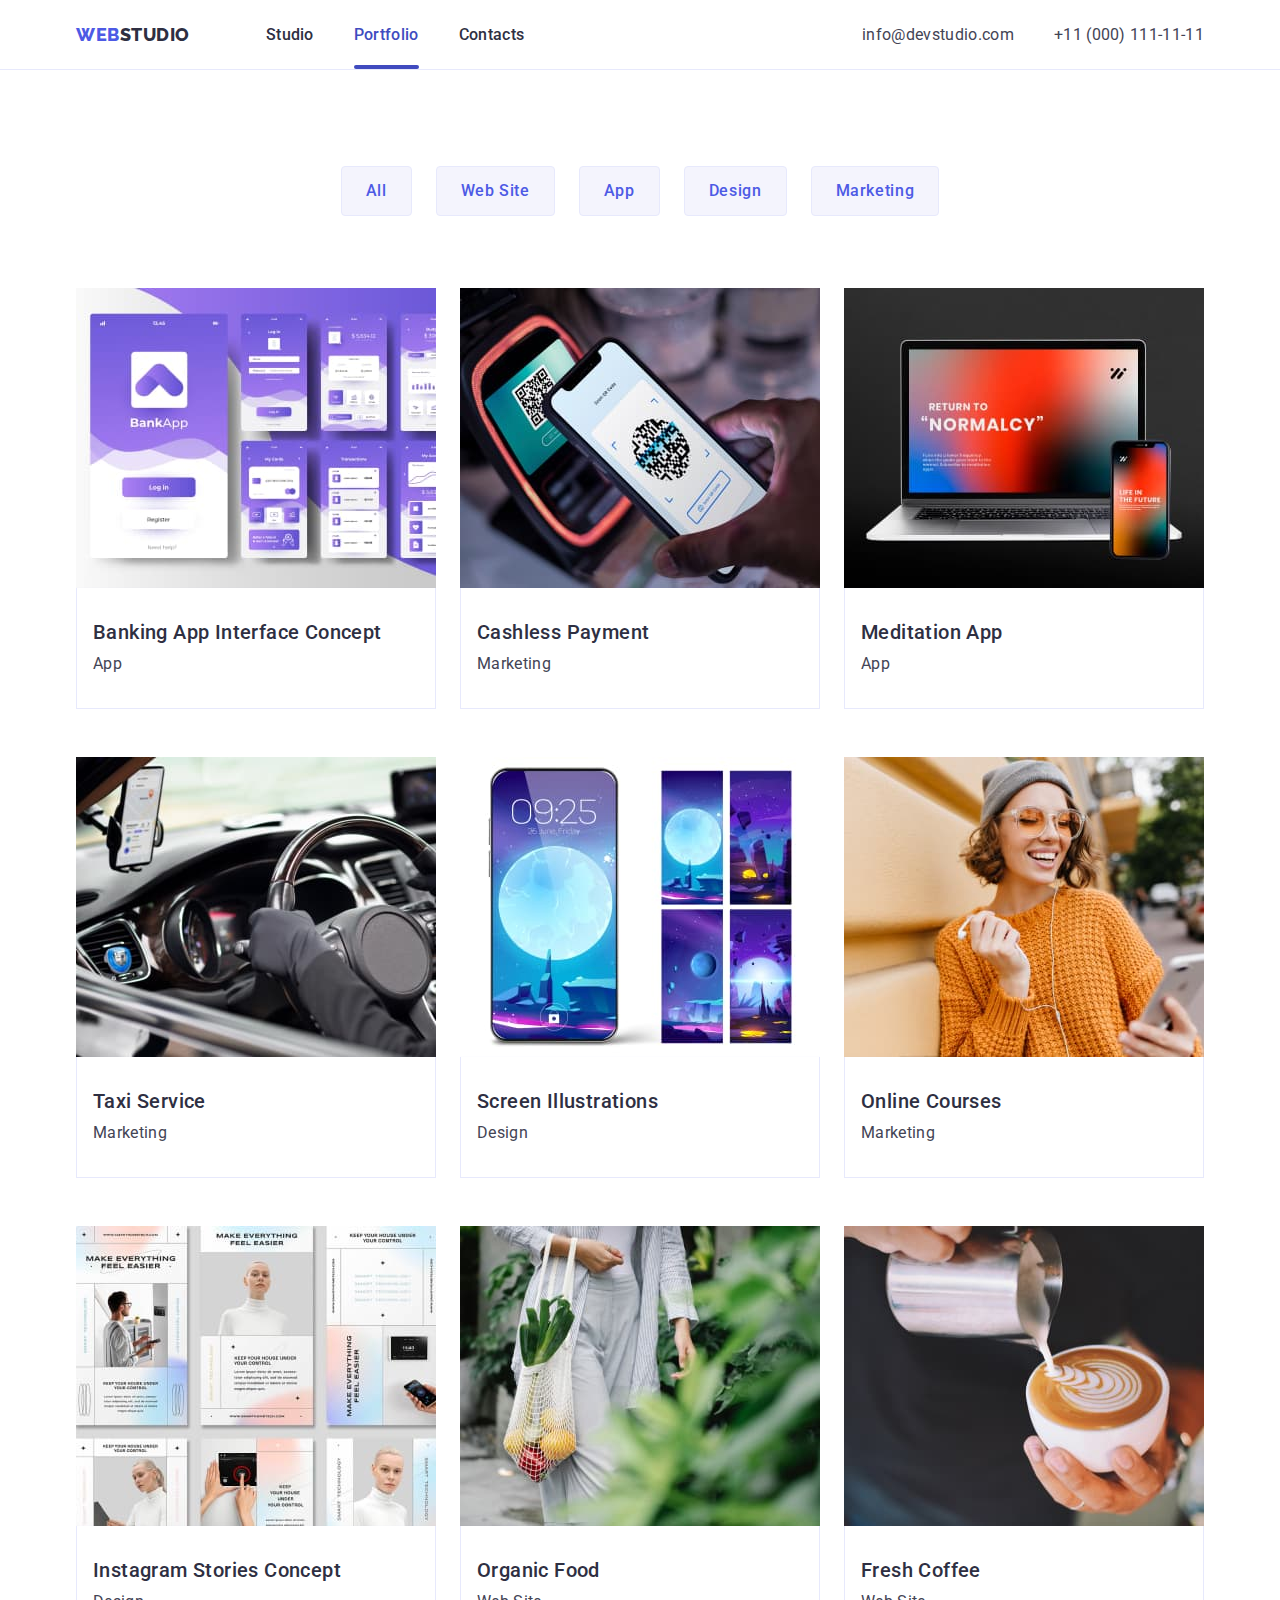
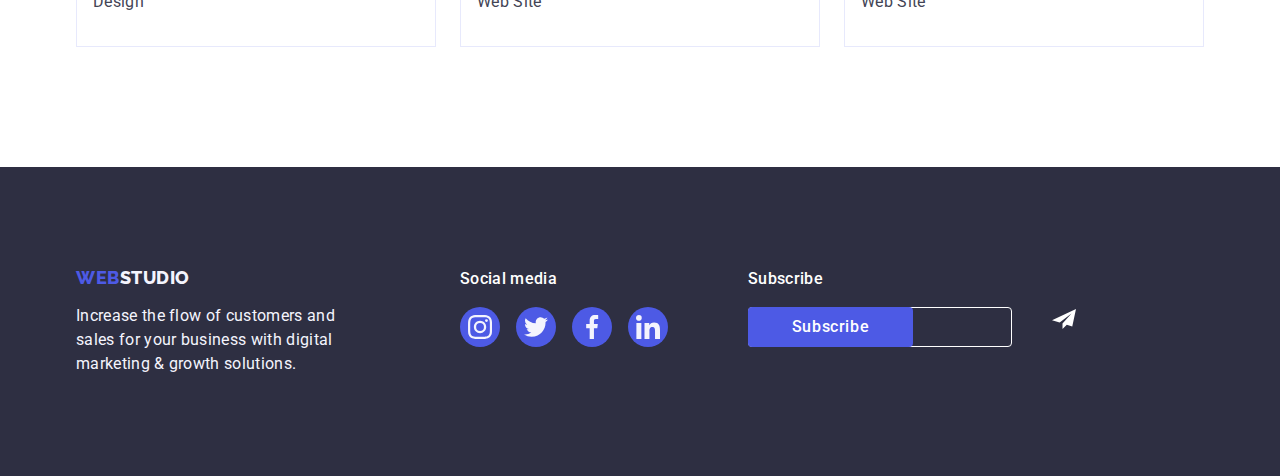
==== commit a7e8e53f: "hw-5chf" ====
--- a/portfolio.html
+++ b/portfolio.html
@@ -270,16 +270,16 @@
 
             <div class="subscribe-container">
                 <p class="form-desc">Subscribe</p>
-                <div class="subscribe-form" name="subscribe-form">
+                <form class="subscribe-form" name="subscribe-form">
                     <label class="subscribe-form-label">
                         <input class="subscribe-form-input" type="email" name="subscribe-form-email"
                             placeholder="E-mail" />
                     </label>
+
                     <button class="subscribe-form-btn" type="submit">Subscribe</button>
                     <svg class="subscribe-form-icon" width="24" height="24">
                         <use href="./images/icons.svg#frame"></use>
                     </svg>
-                </div>
                 </form>
             </div>
 
--- a/css/styles.css
+++ b/css/styles.css
@@ -623,11 +623,10 @@
 }
 
 .modal {
-  padding: 72px 24px 24px 24px;
   position: absolute;
   top: 50%;
   left: 50%;
-
+  padding: 72px 24px 24px 24px;
   width: 408px;
   min-height: 584px;
   padding: 24px;
@@ -695,7 +694,6 @@
   margin-bottom: 8px;
 }
 .modal-form-field {
-  position: relative;
   display: block;
   margin-bottom: 18px;
 }
@@ -707,8 +705,11 @@
 
   font-size: 12px;
   font-weight: 400;
-  line-height: 14px;
+  line-height: 1.17;
   letter-spacing: 0.48px;
+}
+.input-container {
+  position: relative;
 }
 
 .icon-form-container {
@@ -716,9 +717,10 @@
 .modal-form-input {
   width: 100%;
   height: 40px;
-  padding: 11px 38px;
+  padding-left: 38px;
   font-size: 18px;
   outline: transparent;
+  background-color: transparent;
   border: 1px solid rgba(46, 47, 66, 0.4);
   border-radius: 4px;
   transition: border-color 250ms cubic-bezier(0.4, 0, 0.2, 1);
@@ -729,8 +731,10 @@
 }
 .modal-form-icon {
   position: absolute;
-  bottom: 11px;
+
   left: 16px;
+  top: 50%;
+  transform: translate(-50%);
   fill: var(--dark-title-cl);
   transition: fill 250ms cubic-bezier(0.4, 0, 0.2, 1);
 }
@@ -865,44 +869,48 @@
   gap: 24px;
 }
 .subscribe-form-label {
-  display: block;
-  color: var(--main-white-cl);
 }
 .subscribe-form-input {
-  min-width: 264px;
+  width: 264px;
   height: 40px;
   color: var(--main-white-cl);
+  background-color: transparent;
+
   font-size: 12px;
   font-weight: 400;
   line-height: 1.5;
   letter-spacing: 0.48px;
   padding: 8px 16px;
-  background-color: transparent;
+
   border-radius: 4px;
   border: 1px solid var(--main-white-cl);
-  filter: box-shadow(0px 4px 4px 0px rgba(0, 0, 0, 0.15));
+  filter: drop-shadow(0px 4px 4px 0px rgba(0, 0, 0, 0.15));
 }
 
 .subscribe-form-btn {
+  position: absolute;
   min-width: 165px;
   height: 40px;
 
   display: flex;
-  justify-content: center;
-  align-items: center;
+  align-items: center;
+  justify-content: center;
+
+  padding: 8px 24px;
 
   color: var(--main-white-cl);
   font-family: inherit;
+
   font-size: 16px;
   font-weight: 500;
   line-height: 1.5;
   letter-spacing: 0.64px;
-
   border: none;
   border-radius: 4px;
-  background: var(--acent-cl);
+  background-color: var(--acent-cl);
 }
 .subscribe-form-icon {
+  position: relative;
   fill: var(--main-white-cl);
   margin-left: 16px;
 }
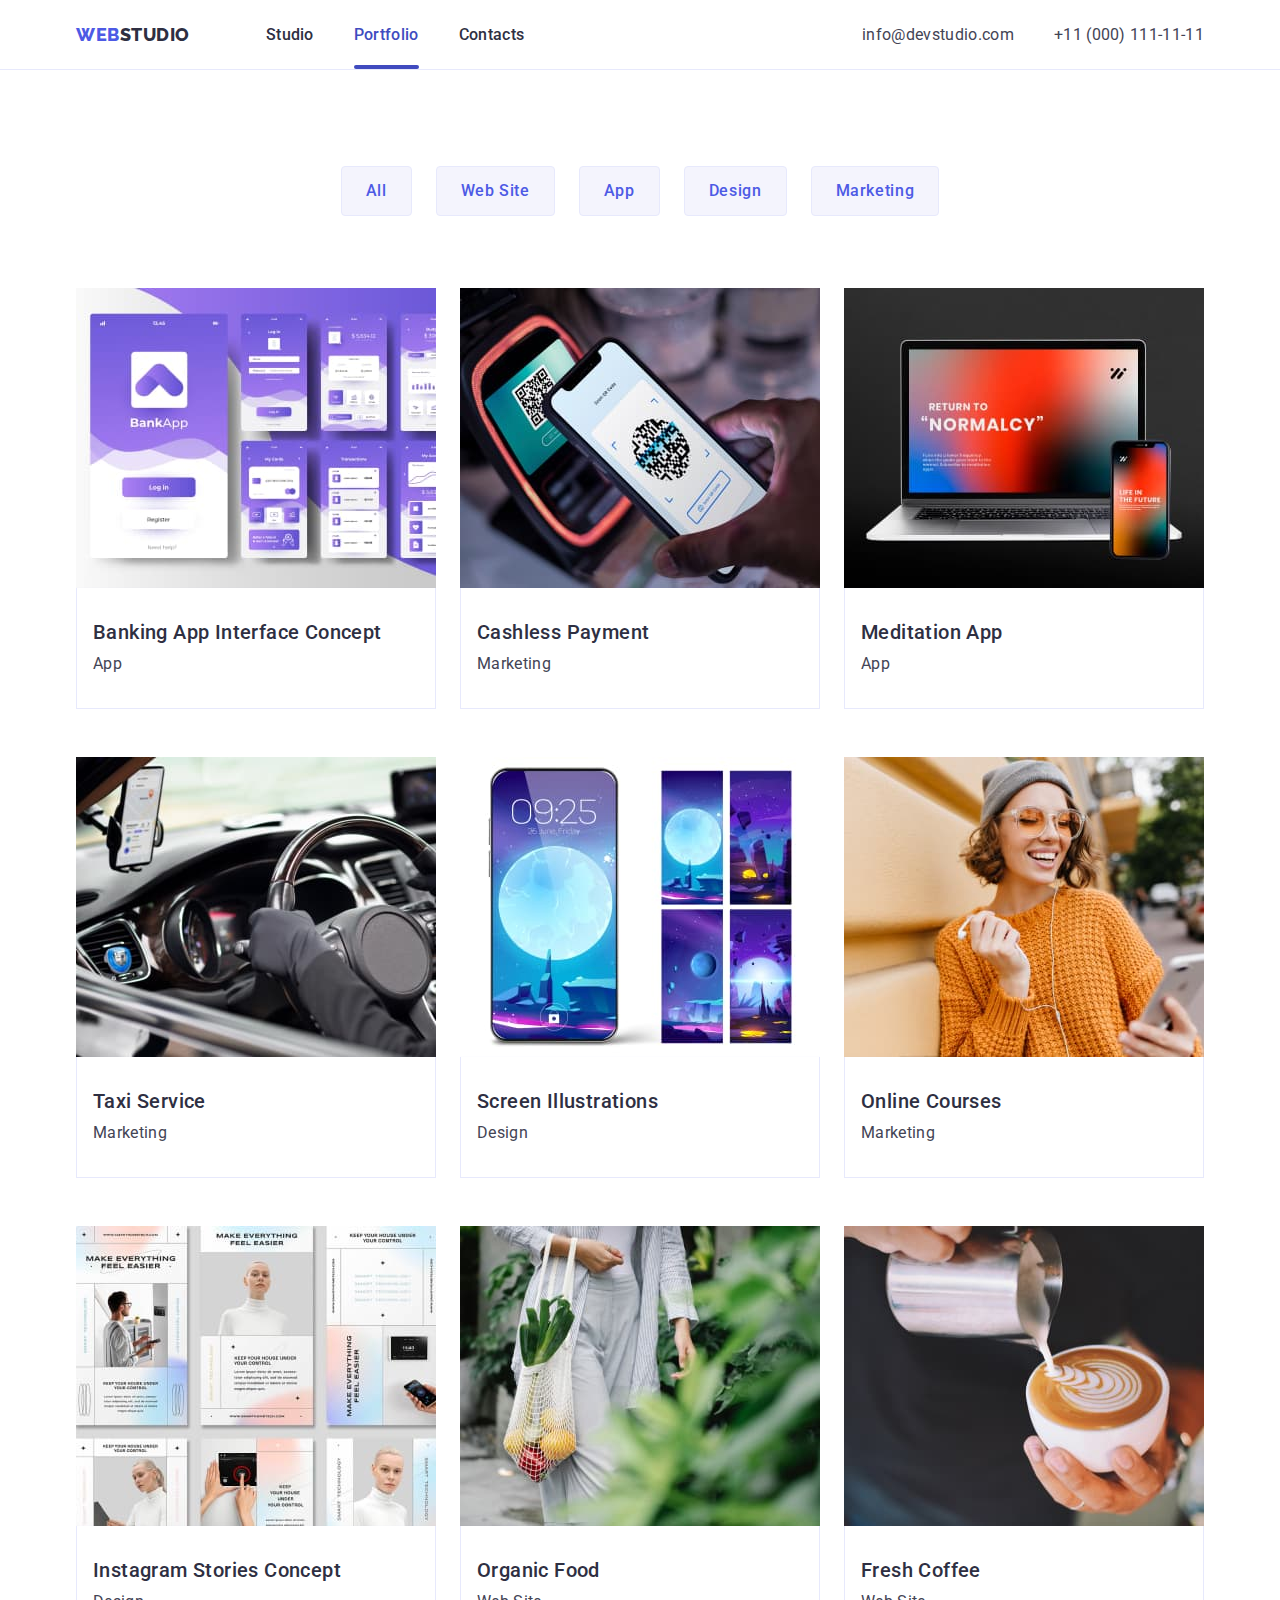
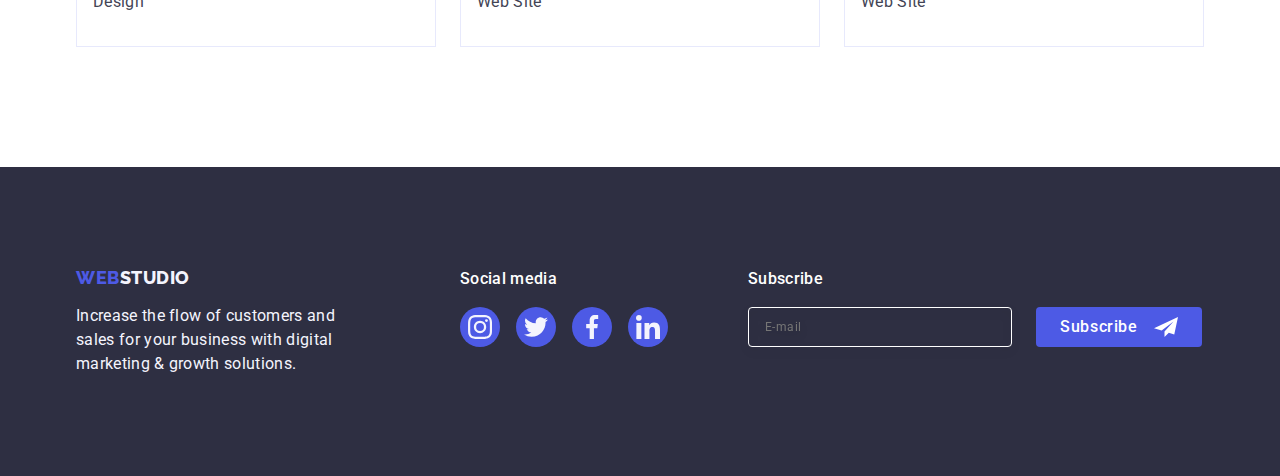
==== commit 92831c7e: "hw-5dr" ====
--- a/portfolio.html
+++ b/portfolio.html
@@ -276,10 +276,11 @@
                             placeholder="E-mail" />
                     </label>
 
-                    <button class="subscribe-form-btn" type="submit">Subscribe</button>
-                    <svg class="subscribe-form-icon" width="24" height="24">
-                        <use href="./images/icons.svg#frame"></use>
-                    </svg>
+                    <button class="subscribe-form-btn" type="submit">Subscribe
+                        <svg class="subscribe-form-icon" width="24" height="24">
+                            <use href="./images/icons.svg#frame"></use>
+                        </svg>
+                    </button>
                 </form>
             </div>
 
--- a/css/styles.css
+++ b/css/styles.css
@@ -629,7 +629,7 @@
   padding: 72px 24px 24px 24px;
   width: 408px;
   min-height: 584px;
-  padding: 24px;
+
   transform: translateX(-50%) translateY(-50%);
 
   border-radius: 4px;
@@ -680,7 +680,7 @@
   width: 360px;
 
   margin-bottom: 16px;
-  padding-top: 72px;
+
   text-align: center;
   font-size: 16px;
   font-weight: 500;
@@ -689,17 +689,16 @@
   letter-spacing: 0.32px;
 }
 .modal-form {
+  margin: 0 auto;
 }
 .modal-form-container {
   margin-bottom: 8px;
 }
+.textarea-container {
+  margin-bottom: 16px;
+}
 .modal-form-field {
   display: block;
-  margin-bottom: 18px;
-}
-.modal-form-label {
-  display: block;
-
   margin-bottom: 4px;
   color: var(--icon-border-cl);
 
@@ -708,12 +707,11 @@
   line-height: 1.17;
   letter-spacing: 0.48px;
 }
+
 .input-container {
   position: relative;
 }
 
-.icon-form-container {
-}
 .modal-form-input {
   width: 100%;
   height: 40px;
@@ -731,10 +729,9 @@
 }
 .modal-form-icon {
   position: absolute;
-
   left: 16px;
   top: 50%;
-  transform: translate(-50%);
+  transform: translateY(-50%);
   fill: var(--dark-title-cl);
   transition: fill 250ms cubic-bezier(0.4, 0, 0.2, 1);
 }
@@ -744,8 +741,15 @@
 .modal-form-comment {
   width: 100%;
   height: 120px;
+
+  line-height: 1.17;
+  font-size: 12px;
+  letter-spacing: 0.48px;
+  color: var(--icon-border-cl);
+
   outline: transparent;
   border: 1px solid rgba(46, 47, 66, 0.4);
+  background-color: transparent;
   border-radius: 4px;
   resize: none;
   padding: 8px 16px;
@@ -760,11 +764,17 @@
   letter-spacing: 0.48px;
 }
 
+/**Checkbox*/
+
+.checkbox-container {
+  margin-bottom: 24px;
+}
 .modal-form-agreement {
-  display: flex;
-  align-items: center;
-  gap: 8px;
-  margin-bottom: 24px;
+  font-size: 12px;
+  line-height: 1.17;
+  letter-spacing: 0.48px;
+  user-select: none;
+  color: var(--icon-border-cl);
 }
 
 .visually-hidden {
@@ -780,23 +790,27 @@
   margin: -1px;
 }
 .modal-form-custom-checkbox {
-  display: flex;
+  display: inline-flex;
   align-items: center;
   justify-content: center;
-
+  fill: transparent;
   width: 16px;
   height: 16px;
 
   border-radius: 2px;
   border: 1px solid rgba(46, 47, 66, 0.4);
 
-  transition: border-color 250ms cubic-bezier(0.4, 0, 0.2, 1),
-    background-color 250ms cubic-bezier(0.4, 0, 0.2, 1);
-}
-
-.modal-form-checkbox:checked + .modal-form-custom-checkbox {
-  border-color: var(--btn-cl);
+  transition: border 250ms cubic-bezier(0.4, 0, 0.2, 1),
+    background-color 250ms cubic-bezier(0.4, 0, 0.2, 1),
+    fill 250ms cubic-bezier(0.4, 0, 0.2, 1);
+}
+
+.modal-form-checkbox:checked
+  + .modal-form-agreement
+  > .modal-form-custom-checkbox {
+  border: none;
   background-color: var(--btn-cl);
+  fill: var(--white-bg-cl);
 }
 .modal-form-checkbox-icon {
   opacity: 0;
@@ -804,19 +818,10 @@
 }
 
 .modal-form-checkbox:checked
-  + .modal-form-custom-checkbox
+  + .modal-form-agreement
+  > .modal-form-custom-checkbox
   > .modal-form-checkbox-icon {
   opacity: 1;
-}
-
-.modal-form-agreement-desc {
-  display: flex;
-  user-select: none;
-  color: var(--icon-border-cl);
-  font-size: 12px;
-  font-weight: 400;
-  line-height: 14px;
-  letter-spacing: 0.48px;
 }
 .modal-form-link {
   color: var(--acent-cl);
@@ -881,14 +886,13 @@
   line-height: 1.5;
   letter-spacing: 0.48px;
   padding: 8px 16px;
+  filter: drop-shadow(0px 4px 4px rgba(0, 0, 0, 0.15));
 
   border-radius: 4px;
   border: 1px solid var(--main-white-cl);
-  filter: drop-shadow(0px 4px 4px 0px rgba(0, 0, 0, 0.15));
 }
 
 .subscribe-form-btn {
-  position: absolute;
   min-width: 165px;
   height: 40px;
 
@@ -910,7 +914,6 @@
   background-color: var(--acent-cl);
 }
 .subscribe-form-icon {
-  position: relative;
   fill: var(--main-white-cl);
   margin-left: 16px;
 }
